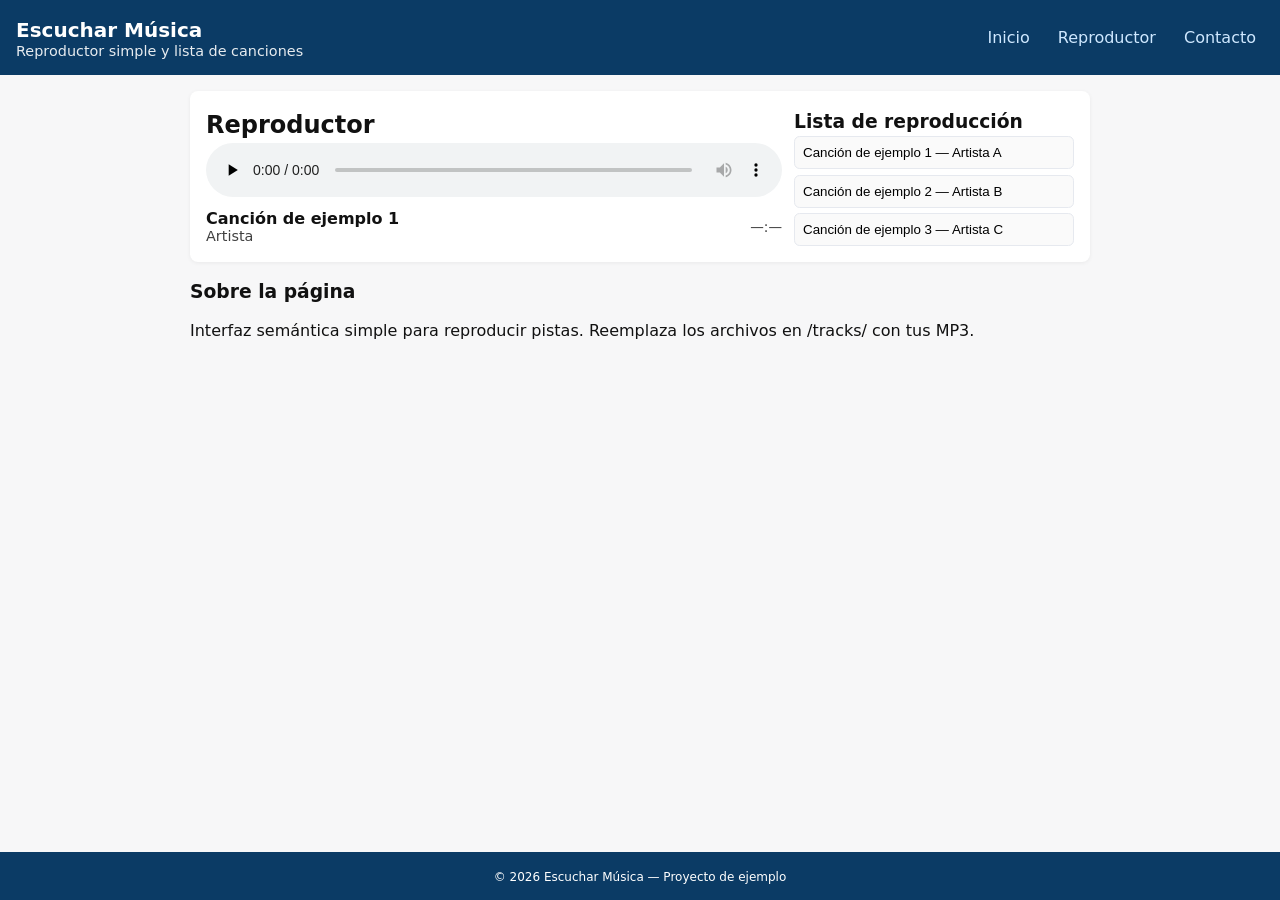
==== index2.html @ a32e49a1 "Primer commit desde VS Code" ====
<!doctype html>
<html lang="es">
<head>
    <title>los espartanos</title>
    <link type="image/x-icon" rel="shortcut icon" href="esparta.ico">
    <meta charset="utf-8" />
    <meta name="viewport" content="width=device-width,initial-scale=1" />
    <link rel="stylesheet" type="text/css" href="css/estilo1.css">
</head>
<body>
    <header>
        <div>
            <h1 style="margin:.1rem 0;font-size:1.25rem">Escuchar Música</h1>
            <p style="margin:0;font-size:.9rem;opacity:.9">Reproductor simple y lista de canciones</p>
        </div>
        <nav aria-label="Navegación principal">
            <ul>
                <li><a href="#" aria-current="page">Inicio</a></li>
                <li><a href="#player">Reproductor</a></li>
                <li><a href="#contacto">Contacto</a></li>
            </ul>
        </nav>
    </header>

    <main>
        <section id="player" class="player" aria-labelledby="playerTitle">
            <div>
                <h2 id="playerTitle" style="margin:.25rem 0">Reproductor</h2>
                <!-- Elemento audio nativo con controles -->
                <audio id="audio" controls preload="none" style="width:100%">
                    <source src="tracks/track1.mp3" type="audio/mpeg">
                    Tu navegador no soporta el elemento de audio.
                </audio>

                <div class="track-info" aria-live="polite" style="margin-top:.5rem">
                    <div>
                        <strong id="currentTitle">Canción de ejemplo 1</strong>
                        <div id="currentArtist" style="font-size:.9rem;opacity:.8">Artista</div>
                    </div>
                    <div style="font-size:.85rem;opacity:.8" id="currentDuration">—:—</div>
                </div>
            </div>

            <aside class="playlist" aria-labelledby="playlistTitle">
                <h3 id="playlistTitle" style="margin:.25rem 0">Lista de reproducción</h3>
                <ul>
                    <li><button data-src="tracks/track1.mp3" data-title="Canción de ejemplo 1" data-artist="Artista A">Canción de ejemplo 1 — Artista A</button></li>
                    <li><button data-src="tracks/track2.mp3" data-title="Canción de ejemplo 2" data-artist="Artista B">Canción de ejemplo 2 — Artista B</button></li>
                    <li><button data-src="tracks/track3.mp3" data-title="Canción de ejemplo 3" data-artist="Artista C">Canción de ejemplo 3 — Artista C</button></li>
                </ul>
            </aside>
        </section>

        <section id="descripcion" style="margin-top:1rem">
            <h3>Sobre la página</h3>
            <p style="margin:.25rem 0">Interfaz semántica simple para reproducir pistas. Reemplaza los archivos en /tracks/ con tus MP3.</p>
        </section>
    </main>

    <footer id="contacto">
        <small>&copy; 2026 Escuchar Música — Proyecto de ejemplo</small>
    </footer>

    <script>
        // Lógica mínima para seleccionar pista desde la lista
        const audio = document.getElementById('audio');
        const titleEl = document.getElementById('currentTitle');
        const artistEl = document.getElementById('currentArtist');
        const durationEl = document.getElementById('currentDuration');
        const buttons = document.querySelectorAll('.playlist button');

        buttons.forEach(btn => {
            btn.addEventListener('click', () => {
                // marcar seleccionado accesible
                buttons.forEach(b => b.removeAttribute('aria-current'));
                btn.setAttribute('aria-current', 'true');

                // actualizar fuente y metadatos
                const src = btn.dataset.src;
                const title = btn.dataset.title || 'Desconocido';
                const artist = btn.dataset.artist || '';

                if (audio.src !== location.origin + '/' + src.replace(/^\//, '')) {
                    audio.src = src;
                }
                titleEl.textContent = title;
                artistEl.textContent = artist;
                audio.play().catch(()=>{/* reproducción bloqueada por política del navegador */});
            });
        });

        // mostrar duración cuando esté disponible
        audio.addEventListener('loadedmetadata', () => {
            const s = Math.floor(audio.duration % 60).toString().padStart(2,'0');
            const m = Math.floor(audio.duration / 60);
            durationEl.textContent = m + ':' + s;
        });
    </script>
</body>
</html>
---- css/estilo1.css ----
:root{font-family:system-ui,-apple-system,Segoe UI,Roboto,"Helvetica Neue",Arial;color:#111;background:#f7f7f8}
        body{margin:0;display:flex;flex-direction:column;min-height:100vh}
        header, footer{background:#0b3b65;color:#fff;padding:1rem}
        header{display:flex;align-items:center;justify-content:space-between}
        nav ul{list-style:none;margin:0;padding:0;display:flex;gap:.75rem}
        nav a{color:#cfe8ff;text-decoration:none;padding:.25rem .5rem;border-radius:.25rem}
        nav a:hover{background:rgba(255,255,255,.06)}
        main{flex:1;padding:1rem;max-width:900px;margin:0 auto;width:100%}
        .player{background:#fff;padding:1rem;border-radius:.5rem;box-shadow:0 1px 4px rgba(0,0,0,.06);display:grid;gap:.75rem}
        .track-info{display:flex;justify-content:space-between;align-items:center;gap:1rem}
        .playlist{margin-top:.75rem}
        .playlist ul{list-style:none;padding:0;margin:0;display:flex;flex-direction:column;gap:.35rem}
        .playlist button{width:100%;text-align:left;padding:.5rem;border:1px solid #e6e9ef;border-radius:.35rem;background:#fafafa;cursor:pointer}
        .playlist button[aria-current="true"]{background:#e9f4ff;border-color:#9fd1ff}
        footer{font-size:.9rem;text-align:center}
        @media(min-width:600px){ .player{grid-template-columns:1fr 280px;align-items:start} .playlist{margin-top:0} }
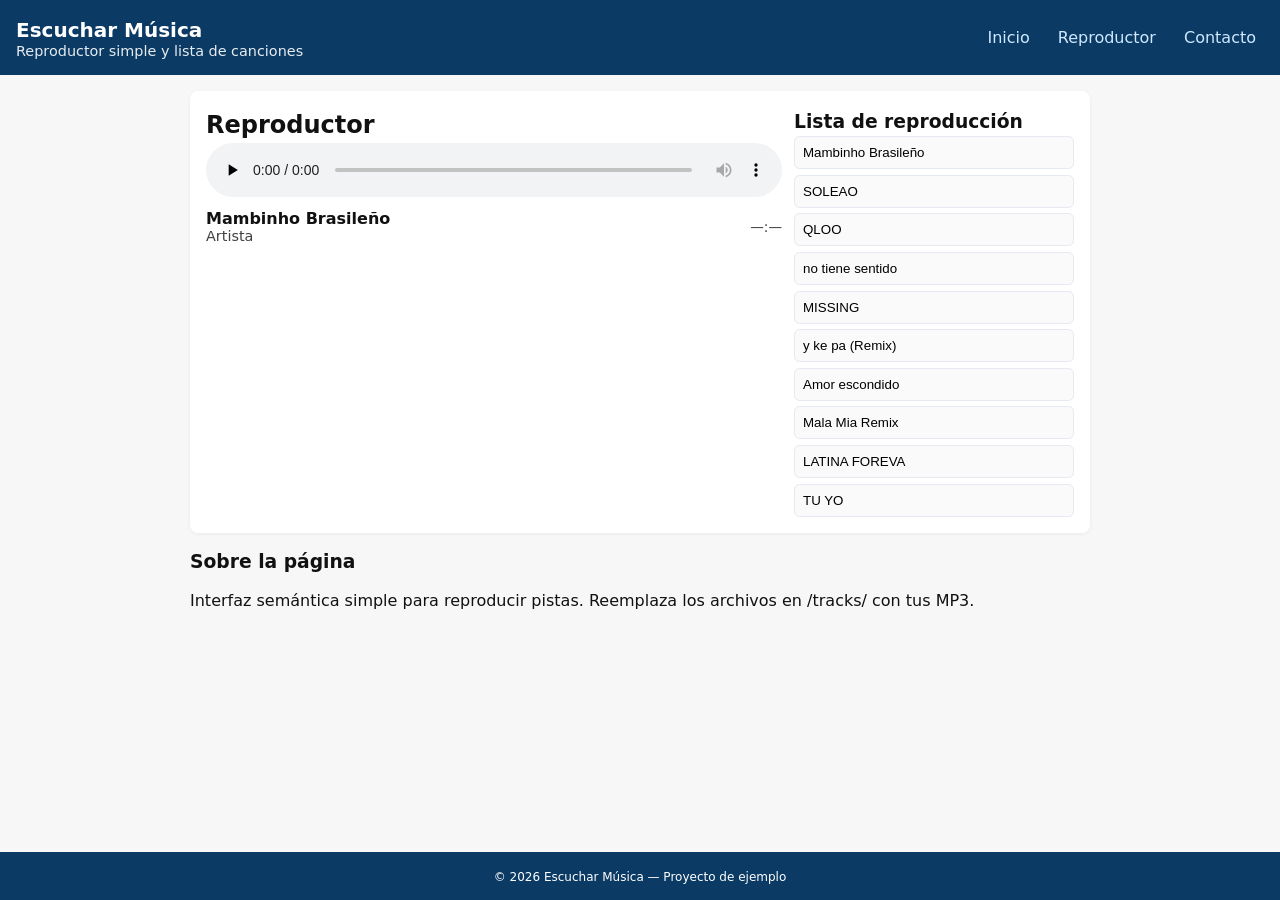
==== commit d7044088: "Initial commit" ====
--- a/index2.html
+++ b/index2.html
@@ -1,3 +1,4 @@
+
 <!doctype html>
 <html lang="es">
 <head>
@@ -28,13 +29,13 @@
                 <h2 id="playerTitle" style="margin:.25rem 0">Reproductor</h2>
                 <!-- Elemento audio nativo con controles -->
                 <audio id="audio" controls preload="none" style="width:100%">
-                    <source src="tracks/track1.mp3" type="audio/mpeg">
+                    <source src="tracks/1.Mambinho Brasileño.mp3" type="audio/mpeg">
                     Tu navegador no soporta el elemento de audio.
                 </audio>
 
                 <div class="track-info" aria-live="polite" style="margin-top:.5rem">
                     <div>
-                        <strong id="currentTitle">Canción de ejemplo 1</strong>
+                        <strong id="currentTitle">Mambinho Brasileño</strong>
                         <div id="currentArtist" style="font-size:.9rem;opacity:.8">Artista</div>
                     </div>
                     <div style="font-size:.85rem;opacity:.8" id="currentDuration">—:—</div>
@@ -44,9 +45,16 @@
             <aside class="playlist" aria-labelledby="playlistTitle">
                 <h3 id="playlistTitle" style="margin:.25rem 0">Lista de reproducción</h3>
                 <ul>
-                    <li><button data-src="tracks/track1.mp3" data-title="Canción de ejemplo 1" data-artist="Artista A">Canción de ejemplo 1 — Artista A</button></li>
-                    <li><button data-src="tracks/track2.mp3" data-title="Canción de ejemplo 2" data-artist="Artista B">Canción de ejemplo 2 — Artista B</button></li>
-                    <li><button data-src="tracks/track3.mp3" data-title="Canción de ejemplo 3" data-artist="Artista C">Canción de ejemplo 3 — Artista C</button></li>
+                    <li><button data-src="tracks/1.Mambinho Brasileño.mp3" data-title="Mambinho Brasileño" data-artist="Desconocido">Mambinho Brasileño</button></li>
+                    <li><button data-src="tracks/10.SOLEAO.mp3" data-title="SOLEAO" data-artist="Desconocido">SOLEAO</button></li>
+                    <li><button data-src="tracks/2.QLOO.mp3" data-title="QLOO" data-artist="Desconocido">QLOO</button></li>
+                    <li><button data-src="tracks/3.no tiene sentido.mp3" data-title="no tiene sentido" data-artist="Desconocido">no tiene sentido</button></li>
+                    <li><button data-src="tracks/4.MISSING.mp3" data-title="MISSING" data-artist="Desconocido">MISSING</button></li>
+                    <li><button data-src="tracks/5.y ke pa (Remix).mp3" data-title="y ke pa (Remix)" data-artist="Desconocido">y ke pa (Remix)</button></li>
+                    <li><button data-src="tracks/6.Amor escondido.mp3" data-title="Amor escondido" data-artist="Desconocido">Amor escondido</button></li>
+                    <li><button data-src="tracks/7Mala Mia Remix.mp3" data-title="Mala Mia Remix" data-artist="Desconocido">Mala Mia Remix</button></li>
+                    <li><button data-src="tracks/8.LATINA FOREVA.mp3" data-title="LATINA FOREVA" data-artist="Desconocido">LATINA FOREVA</button></li>
+                    <li><button data-src="tracks/9.TU YO.mp3" data-title="TU YO" data-artist="Desconocido">TU YO</button></li>
                 </ul>
             </aside>
         </section>
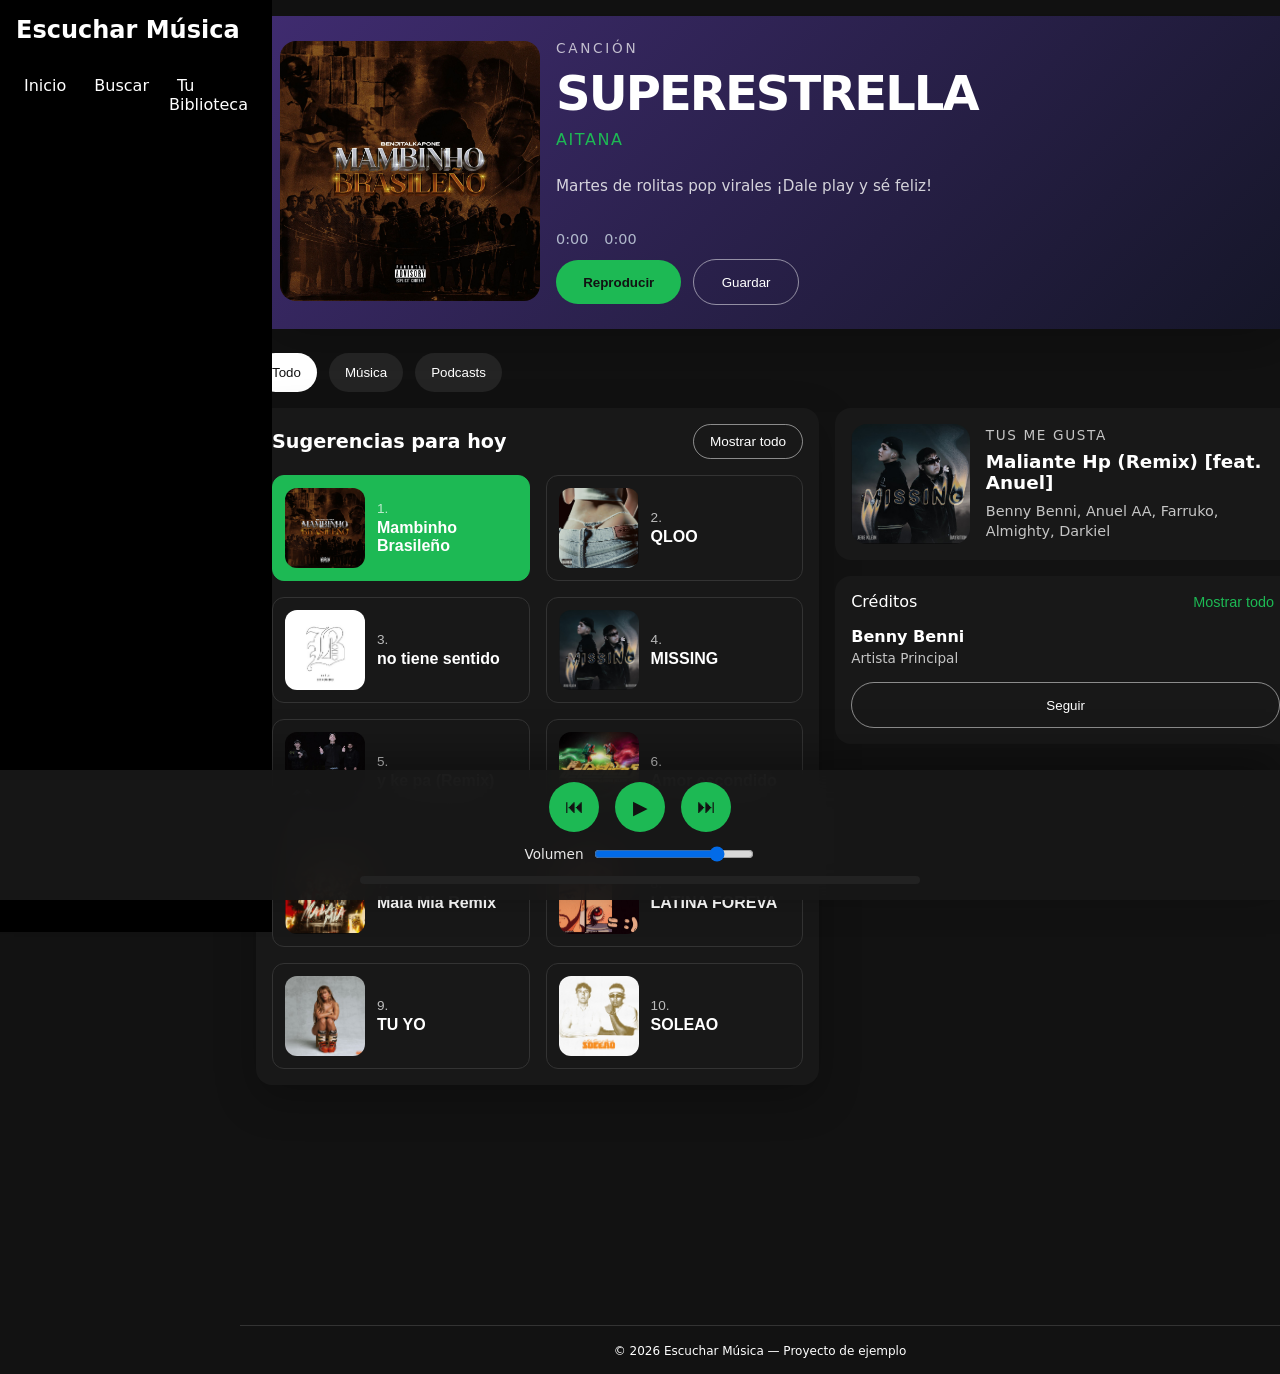
==== commit e8a4c212: "cambios" ====
--- a/index2.html
+++ b/index2.html
@@ -1,4 +1,3 @@
-
 <!doctype html>
 <html lang="es">
 <head>
@@ -9,99 +8,316 @@
     <link rel="stylesheet" type="text/css" href="css/estilo1.css">
 </head>
 <body>
-    <header>
-        <div>
-            <h1 style="margin:.1rem 0;font-size:1.25rem">Escuchar Música</h1>
-            <p style="margin:0;font-size:.9rem;opacity:.9">Reproductor simple y lista de canciones</p>
+    <aside class="sidebar">
+        <div class="sidebar-header">
+            <h1>Escuchar Música</h1>
         </div>
         <nav aria-label="Navegación principal">
             <ul>
                 <li><a href="#" aria-current="page">Inicio</a></li>
-                <li><a href="#player">Reproductor</a></li>
-                <li><a href="#contacto">Contacto</a></li>
+                <li><a href="#buscar">Buscar</a></li>
+                <li><a href="#biblioteca">Tu Biblioteca</a></li>
             </ul>
         </nav>
-    </header>
-
-    <main>
-        <section id="player" class="player" aria-labelledby="playerTitle">
-            <div>
-                <h2 id="playerTitle" style="margin:.25rem 0">Reproductor</h2>
-                <!-- Elemento audio nativo con controles -->
-                <audio id="audio" controls preload="none" style="width:100%">
+    </aside>
+
+    <div class="main-content">
+        <main>
+            <section class="hero-card">
+                <div class="hero-image">
+                    <img src="canciones en tendecia/top1.png" alt="Portada de SUPERESTRELLA">
+                </div>
+                <div class="hero-details">
+                    <span class="hero-label">Canción</span>
+                    <h1 id="currentTitle">SUPERESTRELLA</h1>
+                    <span class="hero-artist" id="currentArtist">Aitana</span>
+                    <p class="hero-description">Martes de rolitas pop virales ¡Dale play y sé feliz!</p>
+                    <div class="track-status">
+                        <span id="currentTime">0:00</span>
+                        <span id="durationTime">0:00</span>
+                    </div>
+                    <div class="hero-buttons">
+                        <button class="button-primary">Reproducir</button>
+                        <button class="button-secondary">Guardar</button>
+                    </div>
+                </div>
+            </section>
+
+            <section class="explore-row">
+                <button class="tab active">Todo</button>
+                <button class="tab">Música</button>
+                <button class="tab">Podcasts</button>
+            </section>
+
+            <div class="content-grid">
+                <section class="suggestions-grid">
+                    <div class="suggestions-header">
+                        <h2>Sugerencias para hoy</h2>
+                        <button class="button-secondary small">Mostrar todo</button>
+                    </div>
+                    <ul>
+                        <li>
+                            <button class="track-card" aria-current="true" data-src="tracks/1.Mambinho Brasileño.mp3" data-image="canciones en tendecia/top1.png" data-title="Mambinho Brasileño" data-artist="Desconocido">
+                                <img src="canciones en tendecia/top1.png" alt="Portada de Mambinho Brasileño">
+                                <div class="track-card-text">
+                                    <span class="track-number">1.</span>
+                                    <span class="track-name">Mambinho Brasileño</span>
+                                </div>
+                            </button>
+                        </li>
+                        <li>
+                            <button class="track-card" data-src="tracks/2.QLOO.mp3" data-image="canciones en tendecia/top2.png" data-title="QLOO" data-artist="Desconocido">
+                                <img src="canciones en tendecia/top2.png" alt="Portada de QLOO">
+                                <div class="track-card-text">
+                                    <span class="track-number">2.</span>
+                                    <span class="track-name">QLOO</span>
+                                </div>
+                            </button>
+                        </li>
+                        <li>
+                            <button class="track-card" data-src="tracks/3.no tiene sentido.mp3" data-image="canciones en tendecia/top3.png" data-title="no tiene sentido" data-artist="Desconocido">
+                                <img src="canciones en tendecia/top3.png" alt="Portada de no tiene sentido">
+                                <div class="track-card-text">
+                                    <span class="track-number">3.</span>
+                                    <span class="track-name">no tiene sentido</span>
+                                </div>
+                            </button>
+                        </li>
+                        <li>
+                            <button class="track-card" data-src="tracks/4.MISSING.mp3" data-image="canciones en tendecia/top4.png" data-title="MISSING" data-artist="Desconocido">
+                                <img src="canciones en tendecia/top4.png" alt="Portada de MISSING">
+                                <div class="track-card-text">
+                                    <span class="track-number">4.</span>
+                                    <span class="track-name">MISSING</span>
+                                </div>
+                            </button>
+                        </li>
+                        <li>
+                            <button class="track-card" data-src="tracks/5.y ke pa (Remix).mp3" data-image="canciones en tendecia/top5.png" data-title="y ke pa (Remix)" data-artist="Desconocido">
+                                <img src="canciones en tendecia/top5.png" alt="Portada de y ke pa (Remix)">
+                                <div class="track-card-text">
+                                    <span class="track-number">5.</span>
+                                    <span class="track-name">y ke pa (Remix)</span>
+                                </div>
+                            </button>
+                        </li>
+                        <li>
+                            <button class="track-card" data-src="tracks/6.Amor escondido.mp3" data-image="canciones en tendecia/top6.png" data-title="Amor escondido" data-artist="Desconocido">
+                                <img src="canciones en tendecia/top6.png" alt="Portada de Amor escondido">
+                                <div class="track-card-text">
+                                    <span class="track-number">6.</span>
+                                    <span class="track-name">Amor escondido</span>
+                                </div>
+                            </button>
+                        </li>
+                        <li>
+                            <button class="track-card" data-src="tracks/7Mala Mia Remix.mp3" data-image="canciones en tendecia/top7.png" data-title="Mala Mia Remix" data-artist="Desconocido">
+                                <img src="canciones en tendecia/top7.png" alt="Portada de Mala Mia Remix">
+                                <div class="track-card-text">
+                                    <span class="track-number">7.</span>
+                                    <span class="track-name">Mala Mia Remix</span>
+                                </div>
+                            </button>
+                        </li>
+                        <li>
+                            <button class="track-card" data-src="tracks/8.LATINA FOREVA.mp3" data-image="canciones en tendecia/top8.png" data-title="LATINA FOREVA" data-artist="Desconocido">
+                                <img src="canciones en tendecia/top8.png" alt="Portada de LATINA FOREVA">
+                                <div class="track-card-text">
+                                    <span class="track-number">8.</span>
+                                    <span class="track-name">LATINA FOREVA</span>
+                                </div>
+                            </button>
+                        </li>
+                        <li>
+                            <button class="track-card" data-src="tracks/9.TU YO.mp3" data-image="canciones en tendecia/top9.png" data-title="TU YO" data-artist="Desconocido">
+                                <img src="canciones en tendecia/top9.png" alt="Portada de TU YO">
+                                <div class="track-card-text">
+                                    <span class="track-number">9.</span>
+                                    <span class="track-name">TU YO</span>
+                                </div>
+                            </button>
+                        </li>
+                        <li>
+                            <button class="track-card" data-src="tracks/10.SOLEAO.mp3" data-image="canciones en tendecia/top10.png" data-title="SOLEAO" data-artist="Desconocido">
+                                <img src="canciones en tendecia/top10.png" alt="Portada de SOLEAO">
+                                <div class="track-card-text">
+                                    <span class="track-number">10.</span>
+                                    <span class="track-name">SOLEAO</span>
+                                </div>
+                            </button>
+                        </li>
+                    </ul>
+                </section>
+
+                <aside class="right-panel">
+                    <div class="now-playing-card">
+                        <img src="canciones en tendecia/top4.png" alt="Maliante Hp (Remix)">
+                        <div class="now-playing-info">
+                            <span class="now-playing-label">Tus me gusta</span>
+                            <h2>Maliante Hp (Remix) [feat. Anuel]</h2>
+                            <p class="now-playing-artists">Benny Benni, Anuel AA, Farruko, Almighty, Darkiel</p>
+                        </div>
+                    </div>
+                    <div class="credits-card">
+                        <div class="credits-header">
+                            <span>Créditos</span>
+                            <button class="credits-link">Mostrar todo</button>
+                        </div>
+                        <div class="credits-body">
+                            <strong>Benny Benni</strong>
+                            <span>Artista Principal</span>
+                        </div>
+                        <button class="button-secondary">Seguir</button>
+                    </div>
+                </aside>
+            </div>
+
+            <div class="player-footer">
+                <audio id="audio" preload="none" style="display:none">
                     <source src="tracks/1.Mambinho Brasileño.mp3" type="audio/mpeg">
                     Tu navegador no soporta el elemento de audio.
                 </audio>
 
-                <div class="track-info" aria-live="polite" style="margin-top:.5rem">
-                    <div>
-                        <strong id="currentTitle">Mambinho Brasileño</strong>
-                        <div id="currentArtist" style="font-size:.9rem;opacity:.8">Artista</div>
-                    </div>
-                    <div style="font-size:.85rem;opacity:.8" id="currentDuration">—:—</div>
+                <div class="player-actions">
+                    <button id="prevTrack" aria-label="Canción anterior">⏮</button>
+                    <button id="playPause" aria-label="Reproducir o pausar">
+                        <span id="playPauseIcon">▶</span>
+                    </button>
+                    <button id="nextTrack" aria-label="Siguiente canción">⏭</button>
+                </div>
+
+                <div class="volume-control">
+                    <label for="volumeRange">Volumen</label>
+                    <input type="range" id="volumeRange" min="0" max="1" step="0.01" value="0.8">
+                </div>
+
+                <div class="progress-bar" id="progress" aria-label="Barra de progreso de la canción">
+                    <div class="progress-filled" id="progressFilled"></div>
                 </div>
             </div>
 
-            <aside class="playlist" aria-labelledby="playlistTitle">
-                <h3 id="playlistTitle" style="margin:.25rem 0">Lista de reproducción</h3>
-                <ul>
-                    <li><button data-src="tracks/1.Mambinho Brasileño.mp3" data-title="Mambinho Brasileño" data-artist="Desconocido">Mambinho Brasileño</button></li>
-                    <li><button data-src="tracks/10.SOLEAO.mp3" data-title="SOLEAO" data-artist="Desconocido">SOLEAO</button></li>
-                    <li><button data-src="tracks/2.QLOO.mp3" data-title="QLOO" data-artist="Desconocido">QLOO</button></li>
-                    <li><button data-src="tracks/3.no tiene sentido.mp3" data-title="no tiene sentido" data-artist="Desconocido">no tiene sentido</button></li>
-                    <li><button data-src="tracks/4.MISSING.mp3" data-title="MISSING" data-artist="Desconocido">MISSING</button></li>
-                    <li><button data-src="tracks/5.y ke pa (Remix).mp3" data-title="y ke pa (Remix)" data-artist="Desconocido">y ke pa (Remix)</button></li>
-                    <li><button data-src="tracks/6.Amor escondido.mp3" data-title="Amor escondido" data-artist="Desconocido">Amor escondido</button></li>
-                    <li><button data-src="tracks/7Mala Mia Remix.mp3" data-title="Mala Mia Remix" data-artist="Desconocido">Mala Mia Remix</button></li>
-                    <li><button data-src="tracks/8.LATINA FOREVA.mp3" data-title="LATINA FOREVA" data-artist="Desconocido">LATINA FOREVA</button></li>
-                    <li><button data-src="tracks/9.TU YO.mp3" data-title="TU YO" data-artist="Desconocido">TU YO</button></li>
-                </ul>
-            </aside>
-        </section>
-
-        <section id="descripcion" style="margin-top:1rem">
-            <h3>Sobre la página</h3>
-            <p style="margin:.25rem 0">Interfaz semántica simple para reproducir pistas. Reemplaza los archivos en /tracks/ con tus MP3.</p>
-        </section>
-    </main>
-
-    <footer id="contacto">
-        <small>&copy; 2026 Escuchar Música — Proyecto de ejemplo</small>
-    </footer>
+        </main>
+
+        <footer id="contacto">
+            <small>&copy; 2026 Escuchar Música — Proyecto de ejemplo</small>
+        </footer>
+    </div>
 
     <script>
         // Lógica mínima para seleccionar pista desde la lista
         const audio = document.getElementById('audio');
         const titleEl = document.getElementById('currentTitle');
         const artistEl = document.getElementById('currentArtist');
-        const durationEl = document.getElementById('currentDuration');
-        const buttons = document.querySelectorAll('.playlist button');
-
-        buttons.forEach(btn => {
-            btn.addEventListener('click', () => {
-                // marcar seleccionado accesible
-                buttons.forEach(b => b.removeAttribute('aria-current'));
-                btn.setAttribute('aria-current', 'true');
-
-                // actualizar fuente y metadatos
-                const src = btn.dataset.src;
-                const title = btn.dataset.title || 'Desconocido';
-                const artist = btn.dataset.artist || '';
-
-                if (audio.src !== location.origin + '/' + src.replace(/^\//, '')) {
-                    audio.src = src;
-                }
-                titleEl.textContent = title;
-                artistEl.textContent = artist;
-                audio.play().catch(()=>{/* reproducción bloqueada por política del navegador */});
-            });
-        });
-
-        // mostrar duración cuando esté disponible
+        const currentTimeEl = document.getElementById('currentTime');
+        const durationTimeEl = document.getElementById('durationTime');
+        const albumImage = document.getElementById('albumImage');
+        const progress = document.getElementById('progress');
+        const progressFilled = document.getElementById('progressFilled');
+        const albumArt = document.querySelector('.hero-image');
+        const playPauseBtn = document.getElementById('playPause');
+        const playPauseIcon = document.getElementById('playPauseIcon');
+        const prevTrackBtn = document.getElementById('prevTrack');
+        const nextTrackBtn = document.getElementById('nextTrack');
+        const volumeRange = document.getElementById('volumeRange');
+        const buttons = Array.from(document.querySelectorAll('.track-card'));
+        let currentTrackIndex = buttons.findIndex(btn => btn.hasAttribute('aria-current'));
+        if (currentTrackIndex < 0) currentTrackIndex = 0;
+
+        const updatePlayIcon = () => {
+            playPauseIcon.textContent = audio.paused ? '▶' : '❚❚';
+        };
+
+        const loadTrack = (btn, index) => {
+            buttons.forEach(b => b.removeAttribute('aria-current'));
+            btn.setAttribute('aria-current', 'true');
+            currentTrackIndex = index;
+
+            const src = btn.dataset.src;
+            const title = btn.dataset.title || 'Desconocido';
+            const artist = btn.dataset.artist || '';
+            const image = btn.dataset.image || '';
+
+            if (audio.src !== location.origin + '/' + src.replace(/^\//, '')) {
+                audio.src = src;
+                audio.load();
+            }
+            titleEl.textContent = title;
+            artistEl.textContent = artist;
+            if (image) {
+                albumImage.src = image;
+                albumImage.alt = 'Portada de ' + title;
+            } else {
+                albumImage.src = 'https://via.placeholder.com/300x300/1DB954/ffffff?text=' + encodeURIComponent(title);
+                albumImage.alt = 'Portada de álbum';
+            }
+            if (albumArt) {
+                albumArt.classList.add('expanded');
+                setTimeout(() => albumArt.classList.remove('expanded'), 500);
+            }
+            audio.play().catch(()=>{/* reproducción bloqueada por política del navegador */});
+            updatePlayIcon();
+        };
+
+        buttons.forEach((btn, index) => {
+            btn.addEventListener('click', () => loadTrack(btn, index));
+        });
+
+        const togglePlay = () => {
+            if (audio.paused) {
+                audio.play();
+            } else {
+                audio.pause();
+            }
+            updatePlayIcon();
+        };
+
+        playPauseBtn.addEventListener('click', togglePlay);
+
+        prevTrackBtn.addEventListener('click', () => {
+            const prevIndex = (currentTrackIndex - 1 + buttons.length) % buttons.length;
+            loadTrack(buttons[prevIndex], prevIndex);
+        });
+
+        nextTrackBtn.addEventListener('click', () => {
+            const nextIndex = (currentTrackIndex + 1) % buttons.length;
+            loadTrack(buttons[nextIndex], nextIndex);
+        });
+
+        albumImage.addEventListener('click', togglePlay);
+
+        volumeRange.addEventListener('input', () => {
+            audio.volume = parseFloat(volumeRange.value);
+        });
+
+        audio.volume = parseFloat(volumeRange.value);
+
+
+        const formatTime = seconds => {
+            const m = Math.floor(seconds / 60);
+            const s = Math.floor(seconds % 60).toString().padStart(2, '0');
+            return `${m}:${s}`;
+        };
+
+        const updateProgress = () => {
+            if (!audio.duration) return;
+            const percent = (audio.currentTime / audio.duration) * 100;
+            progressFilled.style.width = `${percent}%`;
+            currentTimeEl.textContent = formatTime(audio.currentTime);
+            durationTimeEl.textContent = formatTime(audio.duration);
+        };
+
         audio.addEventListener('loadedmetadata', () => {
-            const s = Math.floor(audio.duration % 60).toString().padStart(2,'0');
-            const m = Math.floor(audio.duration / 60);
-            durationEl.textContent = m + ':' + s;
+            durationTimeEl.textContent = formatTime(audio.duration);
+            updateProgress();
+        });
+
+        audio.addEventListener('timeupdate', updateProgress);
+
+        progress.addEventListener('click', event => {
+            if (!audio.duration) return;
+            const rect = progress.getBoundingClientRect();
+            const percent = (event.clientX - rect.left) / rect.width;
+            audio.currentTime = percent * audio.duration;
         });
     </script>
 </body>
--- a/css/estilo1.css
+++ b/css/estilo1.css
@@ -1,18 +1,86 @@
 
-        :root{font-family:system-ui,-apple-system,Segoe UI,Roboto,"Helvetica Neue",Arial;color:#111;background:#f7f7f8}
-        body{margin:0;display:flex;flex-direction:column;min-height:100vh}
-        header, footer{background:#0b3b65;color:#fff;padding:1rem}
+        :root{font-family:system-ui,-apple-system,Segoe UI,Roboto,"Helvetica Neue",Arial;color:#ffffff;background:#121212}
+        body{margin:0;display:flex;flex-direction:row;min-height:100vh;background:#121212}
+        .sidebar{background:#000000;width:240px;padding:1rem;color:#ffffff;position:fixed;height:100vh;overflow-y:auto}
+        .sidebar-header{margin-bottom:2rem}
+        .sidebar-header h1{font-size:1.5rem;margin:0;color:#ffffff}
+        .main-content{flex:1;display:flex;flex-direction:column;margin-left:240px}
+        header{background:#121212;color:#ffffff;padding:1rem;border-bottom:1px solid #333}
         header{display:flex;align-items:center;justify-content:space-between}
         nav ul{list-style:none;margin:0;padding:0;display:flex;gap:.75rem}
-        nav a{color:#cfe8ff;text-decoration:none;padding:.25rem .5rem;border-radius:.25rem}
-        nav a:hover{background:rgba(255,255,255,.06)}
-        main{flex:1;padding:1rem;max-width:900px;margin:0 auto;width:100%}
-        .player{background:#fff;padding:1rem;border-radius:.5rem;box-shadow:0 1px 4px rgba(0,0,0,.06);display:grid;gap:.75rem}
-        .track-info{display:flex;justify-content:space-between;align-items:center;gap:1rem}
-        .playlist{margin-top:.75rem}
-        .playlist ul{list-style:none;padding:0;margin:0;display:flex;flex-direction:column;gap:.35rem}
-        .playlist button{width:100%;text-align:left;padding:.5rem;border:1px solid #e6e9ef;border-radius:.35rem;background:#fafafa;cursor:pointer}
-        .playlist button[aria-current="true"]{background:#e9f4ff;border-color:#9fd1ff}
-        footer{font-size:.9rem;text-align:center}
-        @media(min-width:600px){ .player{grid-template-columns:1fr 280px;align-items:start} .playlist{margin-top:0} }
+        nav a{color:#ffffff;text-decoration:none;padding:.25rem .5rem;border-radius:.25rem}
+        nav a:hover{background:#333}
+        main{flex:1;padding:1rem;max-width:none;margin:0;width:100%;background:#121212;color:#ffffff}
+        .player{background:#181818;padding:1rem;border-radius:.75rem;display:flex;flex-direction:column;gap:1rem;color:#ffffff}
+        .player-main{display:flex;gap:1rem;align-items:center}
+        .album-art img{width:90px;height:90px;border-radius:18px;transition:transform .3s ease,box-shadow .3s ease}
+        .album-art.expanded img{transform:scale(1.08);box-shadow:0 0 24px rgba(29,185,84,.45)}
+        .album-art img:hover{transform:scale(1.05);cursor:pointer}
+        .track-details{flex:1}
+        .track-details h2{font-size:1rem;margin:0 0 .4rem 0;letter-spacing:.02em}
+        .track-info{display:flex;justify-content:space-between;align-items:center;gap:1rem;color:#ffffff}
+        .track-info > div:first-child{display:flex;flex-direction:column;gap:.2rem}
+        .track-info strong{font-size:1.1rem}
+        .track-info div{font-size:.9rem;opacity:.8}
+        .progress-info{display:flex;justify-content:space-between;font-size:.85rem;opacity:.8;margin-top:.5rem}
+        .player-footer{position:fixed;bottom:0;left:0;right:0;display:flex;flex-direction:column;align-items:center;gap:.75rem;width:100%;padding:.75rem 0 1rem;background:rgba(24,24,24,.95);backdrop-filter:blur(20px);box-shadow:0 -12px 40px rgba(0,0,0,.35);z-index:1000}
+        main{padding-bottom:14rem}
+        .player-actions{display:flex;justify-content:center;align-items:center;gap:1rem;width:100%;max-width:640px;margin:0 auto}
+        .player-actions button{width:50px;height:50px;border-radius:50%;border:none;background:#1DB954;color:#121212;font-size:1.2rem;cursor:pointer;display:flex;align-items:center;justify-content:center;transition:transform .15s ease,box-shadow .15s ease}
+        .player-actions button:hover{transform:scale(1.05);box-shadow:0 10px 20px rgba(0,0,0,.25)}
+        .volume-control{display:flex;align-items:center;gap:.5rem;color:#ffffff;font-size:.85rem;opacity:.9}
+        .volume-control input{width:160px}
+        .progress-bar{background:#222;border-radius:999px;height:8px;overflow:hidden;cursor:pointer;width:100%;max-width:560px}
+        .progress-filled{height:100%;width:0%;background:#1DB954;transition:width .1s linear}
+        .playlist{margin-top:0;width:100%}
+        .hero-card{display:flex;gap:1rem;background:linear-gradient(135deg,rgba(66,45,117,.95),rgba(21,22,41,.95));padding:1.5rem;border-radius:1rem;box-shadow:0 20px 60px rgba(0,0,0,.25);align-items:center}
+        .hero-image img{width:260px;height:260px;border-radius:1rem;object-fit:cover}
+        .hero-details{display:flex;flex-direction:column;gap:.8rem;max-width:600px}
+        .hero-label{font-size:.85rem;text-transform:uppercase;letter-spacing:.2em;opacity:.7}
+        .hero-details h1{font-size:3rem;margin:0;line-height:1;letter-spacing:-.04em}
+        .hero-artist{font-size:1rem;color:#1DB954;text-transform:uppercase;letter-spacing:.1em}
+        .hero-description{font-size:.95rem;opacity:.8;max-width:540px}
+        .track-status{display:flex;gap:1rem;font-size:.9rem;color:#c7d2e0;opacity:.85;margin-top:.5rem}
+        .hero-buttons{display:flex;gap:.75rem;align-items:center}
+        .button-primary{background:#1DB954;border:none;color:#121212;padding:.9rem 1.7rem;border-radius:999px;font-weight:700;cursor:pointer;transition:transform .15s ease,box-shadow .15s ease}
+        .button-secondary{background:transparent;border:1px solid rgba(255,255,255,.5);color:#ffffff;padding:.9rem 1.7rem;border-radius:999px;cursor:pointer;transition:background .15s ease,border-color .15s ease}
+        .button-secondary:hover{background:rgba(255,255,255,.08);border-color:#ffffff}
+        .explore-row{display:flex;gap:.75rem;margin-top:1.5rem;margin-bottom:1rem}
+        .tab{background:rgba(255,255,255,.08);border:none;color:#ffffff;padding:.75rem 1rem;border-radius:999px;cursor:pointer;transition:background .15s ease}
+        .tab.active{background:#ffffff;color:#121212}
+        .content-grid{display:grid;grid-template-columns:1.1fr 0.9fr;gap:1rem;margin-bottom:1rem}
+        .suggestions-grid{background:#181818;padding:1rem;border-radius:1rem;box-shadow:0 14px 40px rgba(0,0,0,.25)}
+        .suggestions-header{display:flex;justify-content:space-between;align-items:center;margin-bottom:1rem}
+        .suggestions-header h2{margin:0;font-size:1.2rem}
+        .suggestions-grid ul{list-style:none;padding:0;margin:0;display:grid;grid-template-columns:repeat(2,minmax(0,1fr));gap:1rem}
+        .right-panel{display:flex;flex-direction:column;gap:1rem}
+        .now-playing-card{background:#181818;padding:1rem;border-radius:1rem;display:flex;gap:1rem;align-items:center}
+        .now-playing-card img{width:120px;height:120px;border-radius:1rem;object-fit:cover}
+        .now-playing-info{display:flex;flex-direction:column;gap:.5rem}
+        .now-playing-label{font-size:.85rem;opacity:.75;text-transform:uppercase;letter-spacing:.12em}
+        .now-playing-card h2{margin:0;font-size:1.15rem}
+        .now-playing-artists{margin:0;font-size:.9rem;opacity:.75;line-height:1.4}
+        .credits-card{background:#181818;padding:1rem;border-radius:1rem;display:flex;flex-direction:column;gap:1rem}
+        .credits-header{display:flex;justify-content:space-between;align-items:center}
+        .credits-link{background:transparent;border:none;color:#1DB954;cursor:pointer;font-size:.9rem}
+        .credits-body{display:flex;flex-direction:column;gap:.25rem}
+        .credits-body strong{font-size:1rem}
+        .credits-body span{font-size:.85rem;opacity:.75}
+        .button-secondary.small{padding:.55rem 1rem;font-size:.85rem}
+        @media(max-width:1100px){.content-grid{grid-template-columns:1fr}.hero-card{flex-direction:column;align-items:flex-start}.hero-image img{width:100%;height:auto;max-width:360px}.right-panel{order:2}}
+        @media(max-width:768px){.body{flex-direction:column}.sidebar{position:static;width:100%;height:auto}.main-content{margin-left:0}.hero-card{padding:1rem}.content-grid{gap:.75rem}.suggestions-grid ul{grid-template-columns:1fr}.player-actions{gap:.5rem}.player-actions button{width:44px;height:44px;font-size:1rem}.volume-control input{width:120px}}
+        .playlist{margin-top:0;width:300px}
+        .playlist ul{list-style:none;padding:0;margin:0;display:grid;gap:.75rem}
+        .track-card{display:flex;align-items:center;gap:.75rem;width:100%;padding:.75rem;border:1px solid #333;border-radius:.75rem;background:#181818;color:#ffffff;cursor:pointer;transition:transform .2s ease,background .2s ease,border-color .2s ease}
+        .track-card:hover{transform:scale(1.02);background:#202020;border-color:#1DB954}
+        .track-card img{width:80px;height:80px;border-radius:.75rem;object-fit:cover;flex-shrink:0}
+        .track-card-text{display:flex;flex-direction:column;align-items:flex-start;gap:.2rem;text-align:left}
+        .track-number{font-size:.85rem;opacity:.7}
+        .track-name{font-size:1rem;font-weight:600}
+        .track-card[aria-current="true"]{background:#1DB954;border-color:#1DB954;color:#ffffff}
+        .track-card[aria-current="true"] .track-number,
+        .track-card[aria-current="true"] .track-name{color:#ffffff}
+        footer{font-size:.9rem;text-align:center;color:#ffffff;padding:1rem;border-top:1px solid #333}
+        @media(min-width:600px){ .player{flex-direction:row} .playlist{margin-top:0} }
+        @media(max-width:768px){ .sidebar{width:100%;position:static;height:auto} .main-content{margin-left:0} }
 
